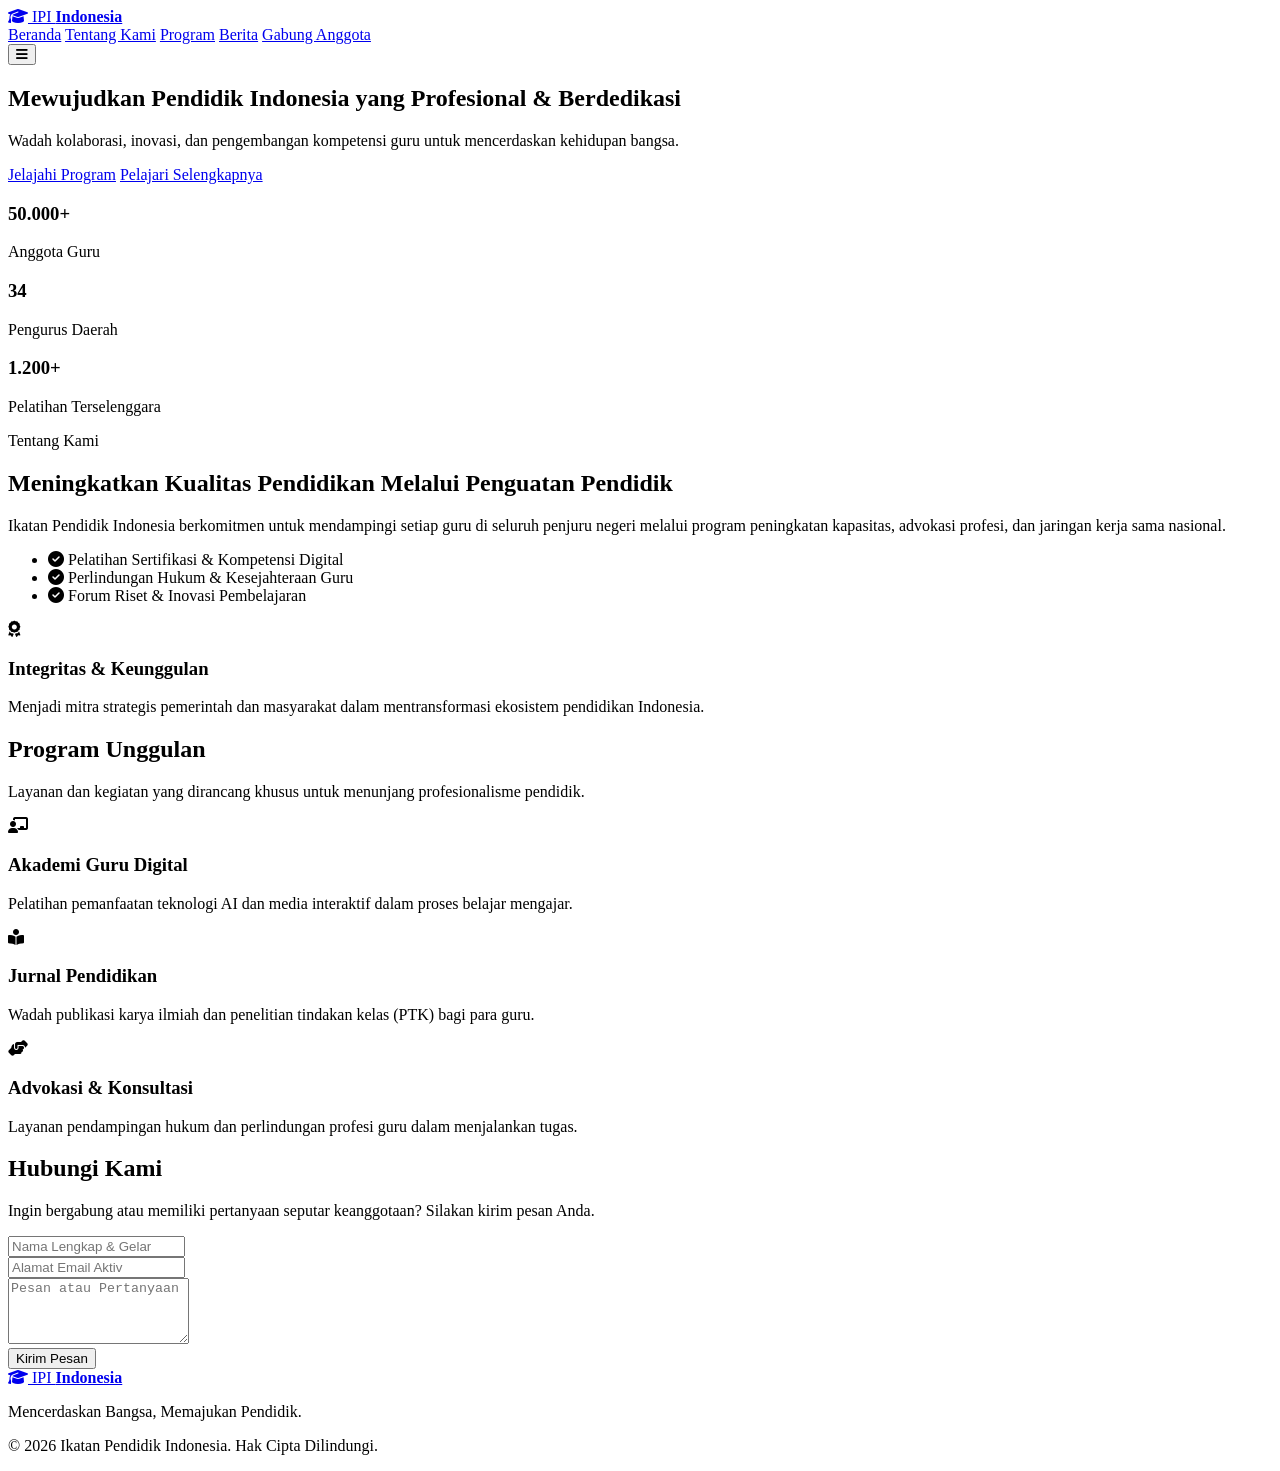
==== index.html @ aae6fe5c "Create index.html Webseite PGRI Ranting 01 Tambakboyo" ====
<!DOCTYPE html>
<html lang="id">
<head>
    <meta charset="UTF-8">
    <meta name="viewport" content="width=device-width, initial-scale=1.0">
    <title>Ikatan Pendidik Indonesia (IPI)</title>
    <link rel="stylesheet" href="style.css">
    <!-- Google Fonts & Font Awesome Icons -->
    <link href="https://fonts.googleapis.com/css2?family=Inter:wght@300;400;600;700&display=swap" rel="stylesheet">
    <link rel="stylesheet" href="https://cdnjs.cloudflare.com/ajax/libs/font-awesome/6.4.0/css/all.min.css">
</head>
<body>

    <!-- Header & Navigation -->
    <header class="navbar">
        <div class="container nav-container">
            <a href="#" class="logo">
                <i class="fa-solid fa-graduation-cap"></i>
                <span>IPI <strong>Indonesia</strong></span>
            </a>
            <nav class="nav-links" id="navLinks">
                <a href="#beranda" class="active">Beranda</a>
                <a href="#tentang">Tentang Kami</a>
                <a href="#program">Program</a>
                <a href="#berita">Berita</a>
                <a href="#kontak" class="btn-primary">Gabung Anggota</a>
            </nav>
            <button class="hamburger" id="hamburger" aria-label="Toggle Menu">
                <i class="fa-solid fa-bars"></i>
            </button>
        </div>
    </header>

    <!-- Hero Section -->
    <section id="beranda" class="hero">
        <div class="container hero-content">
            <h1>Mewujudkan Pendidik Indonesia yang Profesional & Berdedikasi</h1>
            <p>Wadah kolaborasi, inovasi, dan pengembangan kompetensi guru untuk mencerdaskan kehidupan bangsa.</p>
            <div class="hero-buttons">
                <a href="#program" class="btn-primary">Jelajahi Program</a>
                <a href="#tentang" class="btn-secondary">Pelajari Selengkapnya</a>
            </div>
        </div>
    </section>

    <!-- Stats Banner -->
    <section class="stats">
        <div class="container stats-grid">
            <div class="stat-card">
                <h3>50.000+</h3>
                <p>Anggota Guru</p>
            </div>
            <div class="stat-card">
                <h3>34</h3>
                <p>Pengurus Daerah</p>
            </div>
            <div class="stat-card">
                <h3>1.200+</h3>
                <p>Pelatihan Terselenggara</p>
            </div>
        </div>
    </section>

    <!-- Tentang Kami -->
    <section id="tentang" class="section">
        <div class="container grid-2">
            <div class="about-text">
                <span class="badge">Tentang Kami</span>
                <h2>Meningkatkan Kualitas Pendidikan Melalui Penguatan Pendidik</h2>
                <p>Ikatan Pendidik Indonesia berkomitmen untuk mendampingi setiap guru di seluruh penjuru negeri melalui program peningkatan kapasitas, advokasi profesi, dan jaringan kerja sama nasional.</p>
                <ul class="check-list">
                    <li><i class="fa-solid fa-circle-check"></i> Pelatihan Sertifikasi & Kompetensi Digital</li>
                    <li><i class="fa-solid fa-circle-check"></i> Perlindungan Hukum & Kesejahteraan Guru</li>
                    <li><i class="fa-solid fa-circle-check"></i> Forum Riset & Inovasi Pembelajaran</li>
                </ul>
            </div>
            <div class="about-card">
                <i class="fa-solid fa-award card-icon"></i>
                <h3>Integritas & Keunggulan</h3>
                <p>Menjadi mitra strategis pemerintah dan masyarakat dalam mentransformasi ekosistem pendidikan Indonesia.</p>
            </div>
        </div>
    </section>

    <!-- Program Unggulan -->
    <section id="program" class="section bg-light">
        <div class="container">
            <div class="section-title">
                <h2>Program Unggulan</h2>
                <p>Layanan dan kegiatan yang dirancang khusus untuk menunjang profesionalisme pendidik.</p>
            </div>
            <div class="cards-grid">
                <div class="card">
                    <div class="card-icon-box"><i class="fa-solid fa-chalkboard-user"></i></div>
                    <h3>Akademi Guru Digital</h3>
                    <p>Pelatihan pemanfaatan teknologi AI dan media interaktif dalam proses belajar mengajar.</p>
                </div>
                <div class="card">
                    <div class="card-icon-box"><i class="fa-solid fa-book-open-reader"></i></div>
                    <h3>Jurnal Pendidikan</h3>
                    <p>Wadah publikasi karya ilmiah dan penelitian tindakan kelas (PTK) bagi para guru.</p>
                </div>
                <div class="card">
                    <div class="card-icon-box"><i class="fa-solid fa-handshake-angle"></i></div>
                    <h3>Advokasi & Konsultasi</h3>
                    <p>Layanan pendampingan hukum dan perlindungan profesi guru dalam menjalankan tugas.</p>
                </div>
            </div>
        </div>
    </section>

    <!-- Form Kontak / pendaftaran -->
    <section id="kontak" class="section">
        <div class="container contact-container">
            <div class="section-title">
                <h2>Hubungi Kami</h2>
                <p>Ingin bergabung atau memiliki pertanyaan seputar keanggotaan? Silakan kirim pesan Anda.</p>
            </div>
            <form id="contactForm" class="contact-form">
                <div class="form-group">
                    <input type="text" id="nama" placeholder="Nama Lengkap & Gelar" required>
                </div>
                <div class="form-group">
                    <input type="email" id="email" placeholder="Alamat Email Aktiv" required>
                </div>
                <div class="form-group">
                    <textarea id="pesan" rows="4" placeholder="Pesan atau Pertanyaan" required></textarea>
                </div>
                <button type="submit" class="btn-primary btn-full">Kirim Pesan</button>
                <div id="formStatus" class="form-status"></div>
            </form>
        </div>
    </section>

    <!-- Footer -->
    <footer class="footer">
        <div class="container footer-content">
            <div class="footer-brand">
                <a href="#" class="logo white">
                    <i class="fa-solid fa-graduation-cap"></i>
                    <span>IPI <strong>Indonesia</strong></span>
                </a>
                <p>Mencerdaskan Bangsa, Memajukan Pendidik.</p>
            </div>
            <div class="footer-links">
                <p>&copy; 2026 Ikatan Pendidik Indonesia. Hak Cipta Dilindungi.</p>
            </div>
        </div>
    </footer>

    <script src="script.js"></script>
</body>
</html>
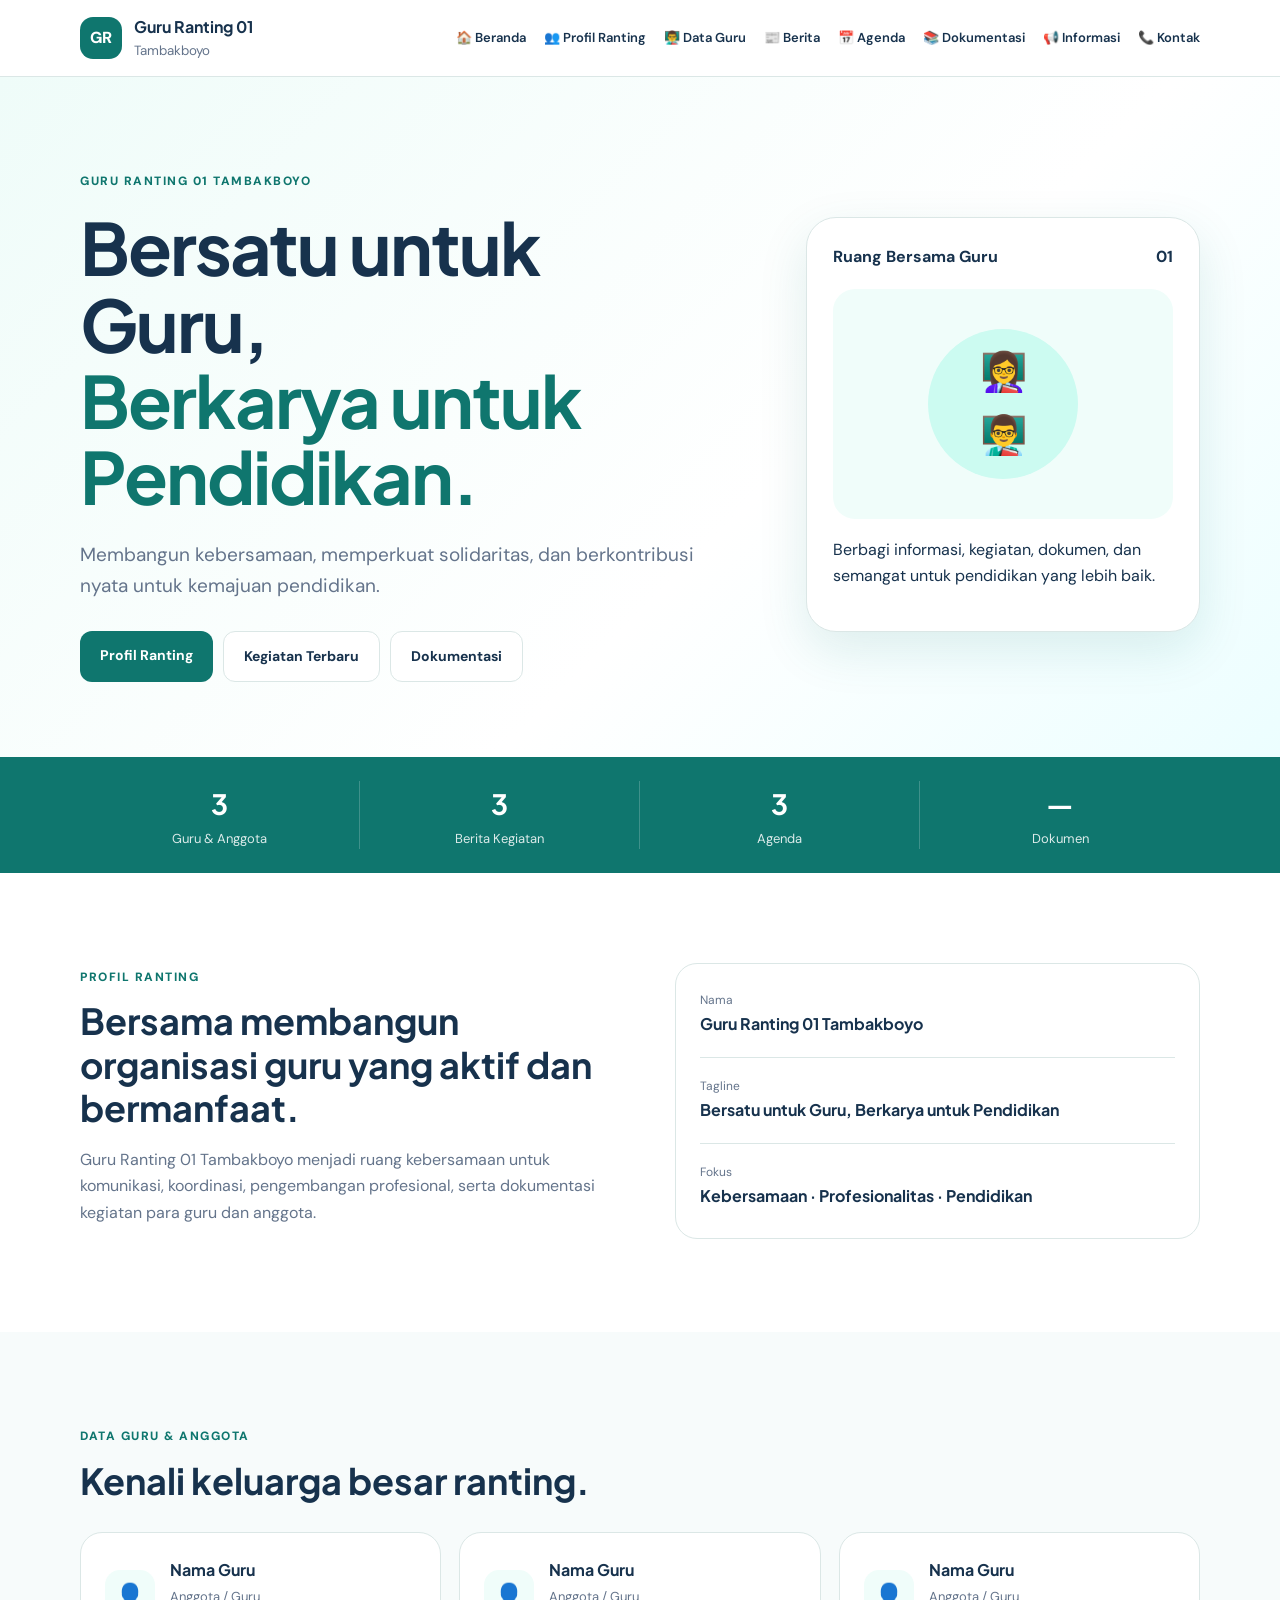
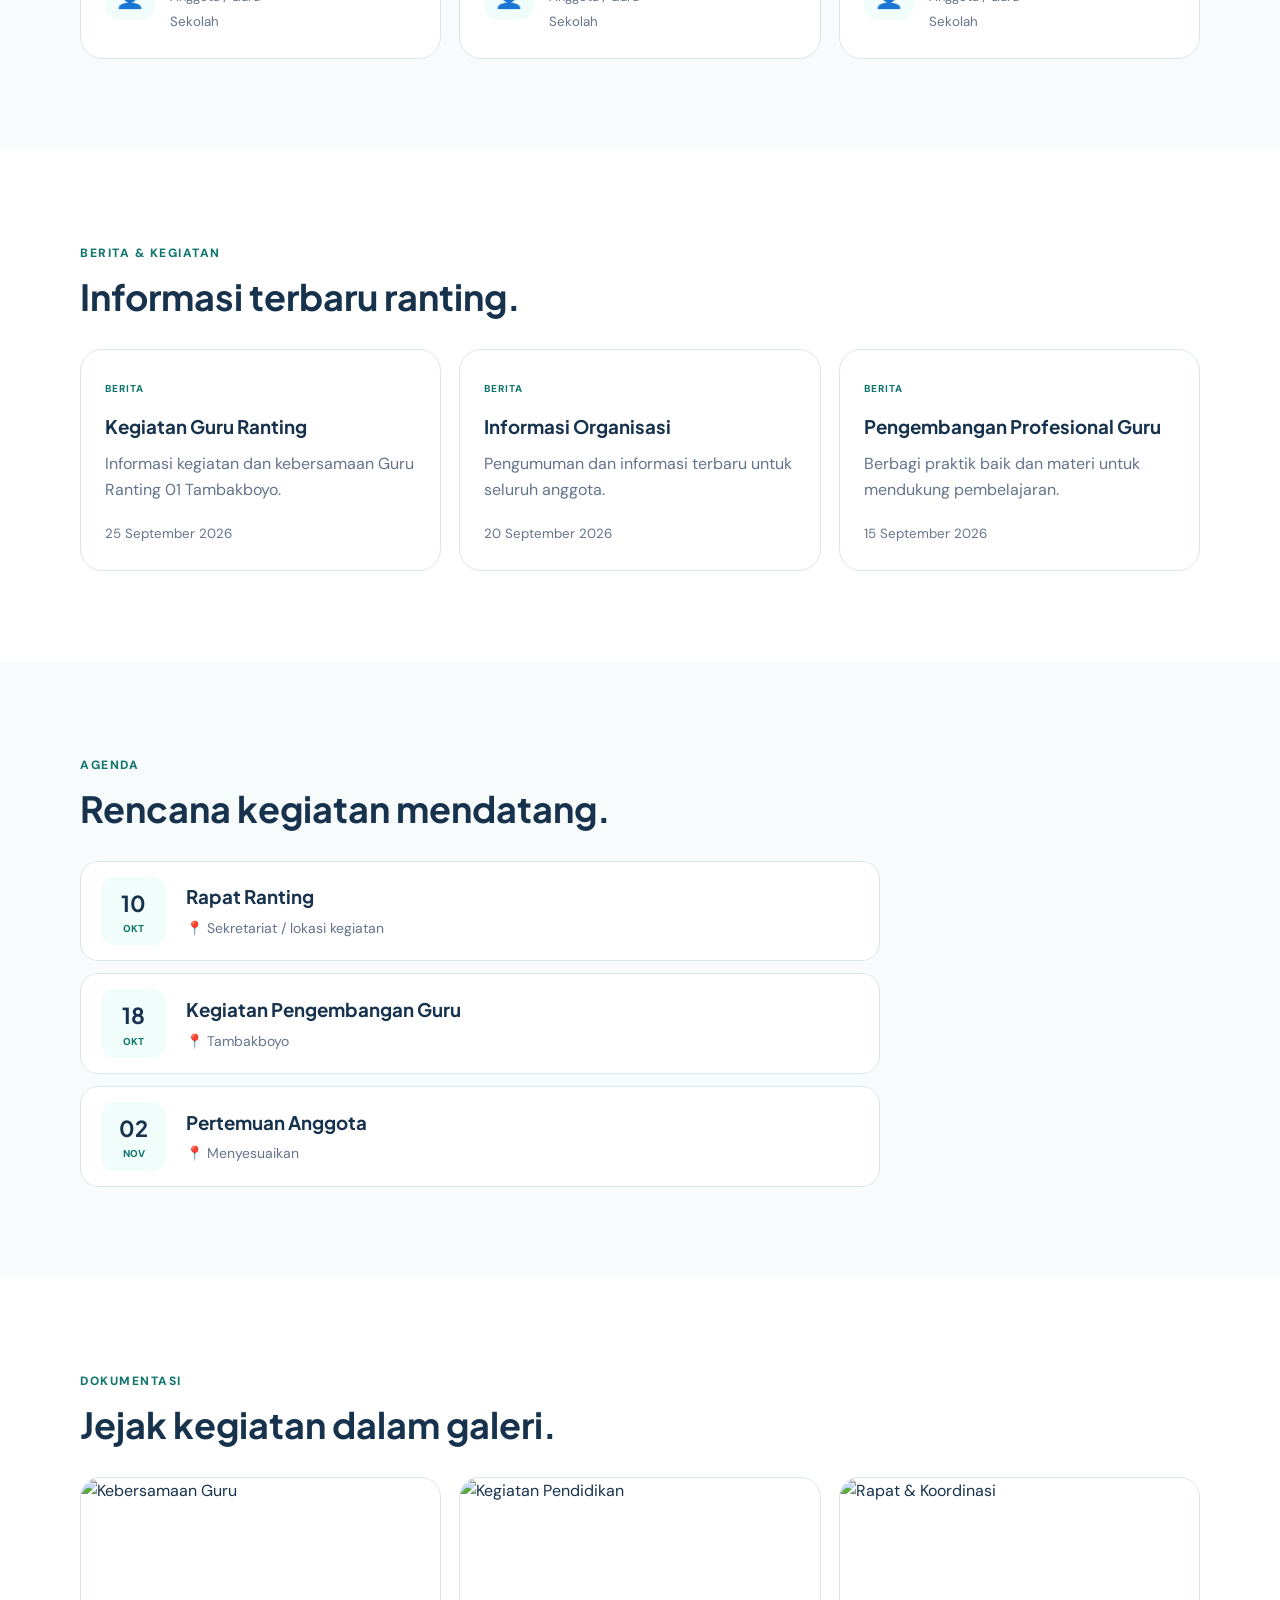
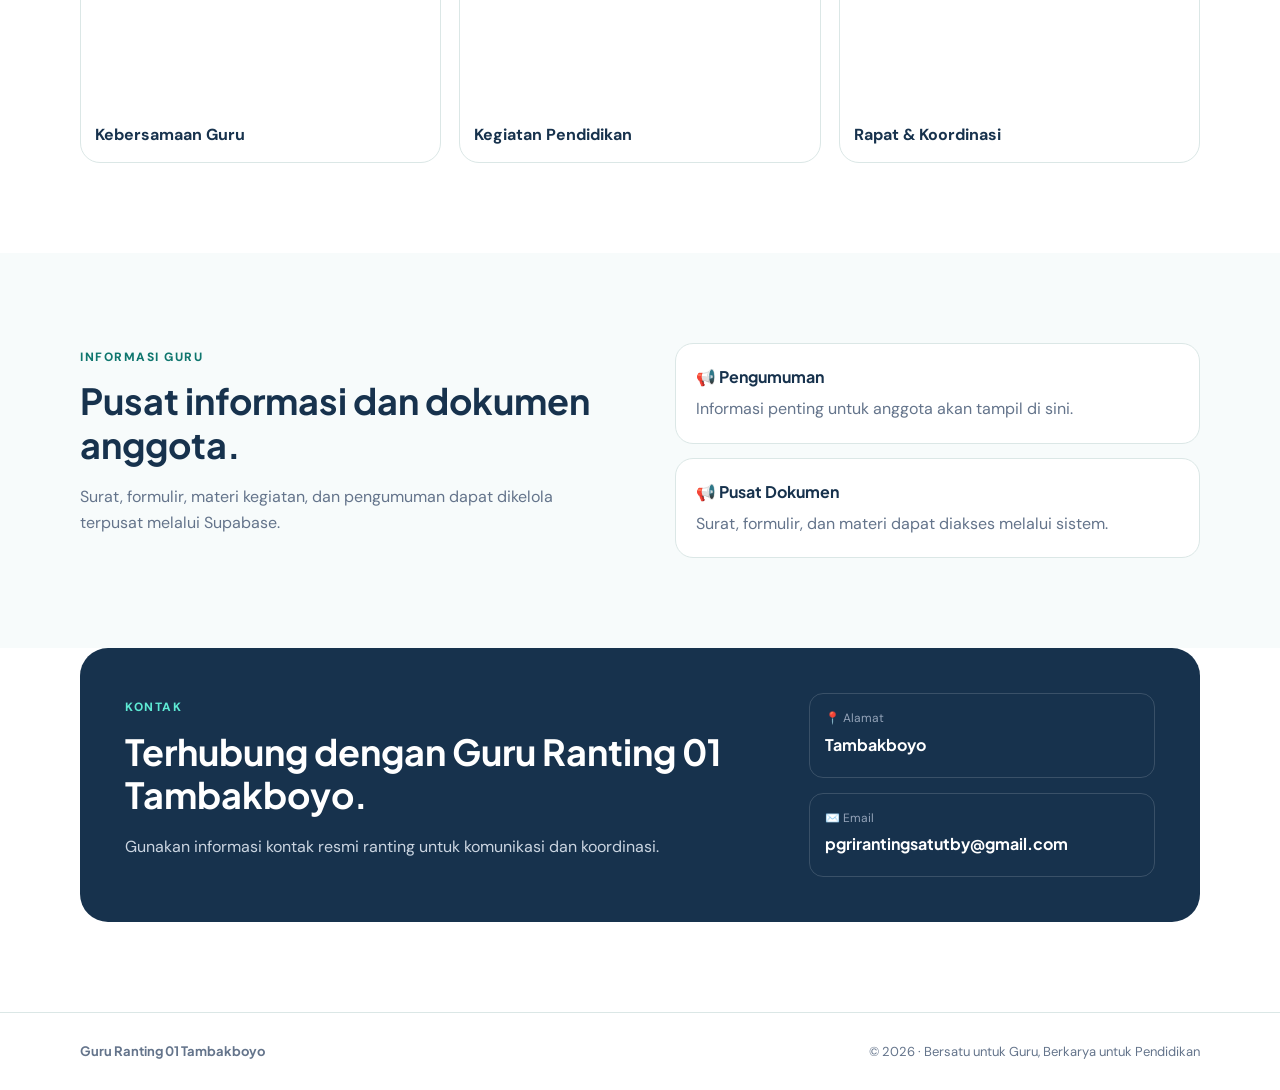
==== commit abb5628b: "Build Guru Ranting 01 Tambakboyo website" ====
--- a/index.html
+++ b/index.html
@@ -1,153 +1,13 @@
-<!DOCTYPE html>
-<html lang="id">
-<head>
-    <meta charset="UTF-8">
-    <meta name="viewport" content="width=device-width, initial-scale=1.0">
-    <title>Ikatan Pendidik Indonesia (IPI)</title>
-    <link rel="stylesheet" href="style.css">
-    <!-- Google Fonts & Font Awesome Icons -->
-    <link href="https://fonts.googleapis.com/css2?family=Inter:wght@300;400;600;700&display=swap" rel="stylesheet">
-    <link rel="stylesheet" href="https://cdnjs.cloudflare.com/ajax/libs/font-awesome/6.4.0/css/all.min.css">
-</head>
-<body>
-
-    <!-- Header & Navigation -->
-    <header class="navbar">
-        <div class="container nav-container">
-            <a href="#" class="logo">
-                <i class="fa-solid fa-graduation-cap"></i>
-                <span>IPI <strong>Indonesia</strong></span>
-            </a>
-            <nav class="nav-links" id="navLinks">
-                <a href="#beranda" class="active">Beranda</a>
-                <a href="#tentang">Tentang Kami</a>
-                <a href="#program">Program</a>
-                <a href="#berita">Berita</a>
-                <a href="#kontak" class="btn-primary">Gabung Anggota</a>
-            </nav>
-            <button class="hamburger" id="hamburger" aria-label="Toggle Menu">
-                <i class="fa-solid fa-bars"></i>
-            </button>
-        </div>
-    </header>
-
-    <!-- Hero Section -->
-    <section id="beranda" class="hero">
-        <div class="container hero-content">
-            <h1>Mewujudkan Pendidik Indonesia yang Profesional & Berdedikasi</h1>
-            <p>Wadah kolaborasi, inovasi, dan pengembangan kompetensi guru untuk mencerdaskan kehidupan bangsa.</p>
-            <div class="hero-buttons">
-                <a href="#program" class="btn-primary">Jelajahi Program</a>
-                <a href="#tentang" class="btn-secondary">Pelajari Selengkapnya</a>
-            </div>
-        </div>
-    </section>
-
-    <!-- Stats Banner -->
-    <section class="stats">
-        <div class="container stats-grid">
-            <div class="stat-card">
-                <h3>50.000+</h3>
-                <p>Anggota Guru</p>
-            </div>
-            <div class="stat-card">
-                <h3>34</h3>
-                <p>Pengurus Daerah</p>
-            </div>
-            <div class="stat-card">
-                <h3>1.200+</h3>
-                <p>Pelatihan Terselenggara</p>
-            </div>
-        </div>
-    </section>
-
-    <!-- Tentang Kami -->
-    <section id="tentang" class="section">
-        <div class="container grid-2">
-            <div class="about-text">
-                <span class="badge">Tentang Kami</span>
-                <h2>Meningkatkan Kualitas Pendidikan Melalui Penguatan Pendidik</h2>
-                <p>Ikatan Pendidik Indonesia berkomitmen untuk mendampingi setiap guru di seluruh penjuru negeri melalui program peningkatan kapasitas, advokasi profesi, dan jaringan kerja sama nasional.</p>
-                <ul class="check-list">
-                    <li><i class="fa-solid fa-circle-check"></i> Pelatihan Sertifikasi & Kompetensi Digital</li>
-                    <li><i class="fa-solid fa-circle-check"></i> Perlindungan Hukum & Kesejahteraan Guru</li>
-                    <li><i class="fa-solid fa-circle-check"></i> Forum Riset & Inovasi Pembelajaran</li>
-                </ul>
-            </div>
-            <div class="about-card">
-                <i class="fa-solid fa-award card-icon"></i>
-                <h3>Integritas & Keunggulan</h3>
-                <p>Menjadi mitra strategis pemerintah dan masyarakat dalam mentransformasi ekosistem pendidikan Indonesia.</p>
-            </div>
-        </div>
-    </section>
-
-    <!-- Program Unggulan -->
-    <section id="program" class="section bg-light">
-        <div class="container">
-            <div class="section-title">
-                <h2>Program Unggulan</h2>
-                <p>Layanan dan kegiatan yang dirancang khusus untuk menunjang profesionalisme pendidik.</p>
-            </div>
-            <div class="cards-grid">
-                <div class="card">
-                    <div class="card-icon-box"><i class="fa-solid fa-chalkboard-user"></i></div>
-                    <h3>Akademi Guru Digital</h3>
-                    <p>Pelatihan pemanfaatan teknologi AI dan media interaktif dalam proses belajar mengajar.</p>
-                </div>
-                <div class="card">
-                    <div class="card-icon-box"><i class="fa-solid fa-book-open-reader"></i></div>
-                    <h3>Jurnal Pendidikan</h3>
-                    <p>Wadah publikasi karya ilmiah dan penelitian tindakan kelas (PTK) bagi para guru.</p>
-                </div>
-                <div class="card">
-                    <div class="card-icon-box"><i class="fa-solid fa-handshake-angle"></i></div>
-                    <h3>Advokasi & Konsultasi</h3>
-                    <p>Layanan pendampingan hukum dan perlindungan profesi guru dalam menjalankan tugas.</p>
-                </div>
-            </div>
-        </div>
-    </section>
-
-    <!-- Form Kontak / pendaftaran -->
-    <section id="kontak" class="section">
-        <div class="container contact-container">
-            <div class="section-title">
-                <h2>Hubungi Kami</h2>
-                <p>Ingin bergabung atau memiliki pertanyaan seputar keanggotaan? Silakan kirim pesan Anda.</p>
-            </div>
-            <form id="contactForm" class="contact-form">
-                <div class="form-group">
-                    <input type="text" id="nama" placeholder="Nama Lengkap & Gelar" required>
-                </div>
-                <div class="form-group">
-                    <input type="email" id="email" placeholder="Alamat Email Aktiv" required>
-                </div>
-                <div class="form-group">
-                    <textarea id="pesan" rows="4" placeholder="Pesan atau Pertanyaan" required></textarea>
-                </div>
-                <button type="submit" class="btn-primary btn-full">Kirim Pesan</button>
-                <div id="formStatus" class="form-status"></div>
-            </form>
-        </div>
-    </section>
-
-    <!-- Footer -->
-    <footer class="footer">
-        <div class="container footer-content">
-            <div class="footer-brand">
-                <a href="#" class="logo white">
-                    <i class="fa-solid fa-graduation-cap"></i>
-                    <span>IPI <strong>Indonesia</strong></span>
-                </a>
-                <p>Mencerdaskan Bangsa, Memajukan Pendidik.</p>
-            </div>
-            <div class="footer-links">
-                <p>&copy; 2026 Ikatan Pendidik Indonesia. Hak Cipta Dilindungi.</p>
-            </div>
-        </div>
-    </footer>
-
-    <script src="script.js"></script>
-</body>
-</html>
+<!doctype html>
+<html lang="id"><head><meta charset="UTF-8"><meta name="viewport" content="width=device-width,initial-scale=1"><meta name="description" content="Guru Ranting 01 Tambakboyo — Bersatu untuk Guru, Berkarya untuk Pendidikan"><title>Guru Ranting 01 Tambakboyo</title><link rel="preconnect" href="https://fonts.googleapis.com"><link rel="preconnect" href="https://fonts.gstatic.com" crossorigin><link href="https://fonts.googleapis.com/css2?family=DM+Sans:wght@400;500;600;700&family=Plus+Jakarta+Sans:wght@600;700;800&display=swap" rel="stylesheet"><link rel="stylesheet" href="styles.css"></head>
+<body><header class="site-header"><div class="container nav-wrap"><a class="brand" href="#beranda"><span class="brand-mark">GR</span><span><strong>Guru Ranting 01</strong><small>Tambakboyo</small></span></a><button class="menu-toggle">☰</button><nav id="main-nav"><a href="#beranda">🏠 Beranda</a><a href="#profil">👥 Profil Ranting</a><a href="#guru">👨‍🏫 Data Guru</a><a href="#berita">📰 Berita</a><a href="#agenda">📅 Agenda</a><a href="#dokumentasi">📚 Dokumentasi</a><a href="#informasi">📢 Informasi</a><a href="#kontak">📞 Kontak</a></nav></div></header>
+<main><section id="beranda" class="hero"><div class="container hero-grid"><div><span class="eyebrow">GURU RANTING 01 TAMBAKBOYO</span><h1>Bersatu untuk Guru,<br><span>Berkarya untuk Pendidikan.</span></h1><p class="hero-copy">Membangun kebersamaan, memperkuat solidaritas, dan berkontribusi nyata untuk kemajuan pendidikan.</p><div class="actions"><a class="btn btn-primary" href="#profil">Profil Ranting</a><a class="btn btn-light" href="#berita">Kegiatan Terbaru</a><a class="btn btn-light" href="#dokumentasi">Dokumentasi</a></div></div><div class="hero-card"><div class="hero-card-top"><span>Ruang Bersama Guru</span><span>01</span></div><div class="hero-illustration"><div class="circle">👩‍🏫<br>👨‍🏫</div></div><p>Berbagi informasi, kegiatan, dokumen, dan semangat untuk pendidikan yang lebih baik.</p></div></div></section>
+<section class="stats"><div class="container stat-grid"><div><strong id="stat-guru">0</strong><span>Guru & Anggota</span></div><div><strong id="stat-berita">0</strong><span>Berita Kegiatan</span></div><div><strong id="stat-agenda">0</strong><span>Agenda</span></div><div><strong id="stat-dokumen">—</strong><span>Dokumen</span></div></div></section>
+<section id="profil" class="section"><div class="container two-col"><div><span class="eyebrow">PROFIL RANTING</span><h2>Bersama membangun organisasi guru yang aktif dan bermanfaat.</h2><p>Guru Ranting 01 Tambakboyo menjadi ruang kebersamaan untuk komunikasi, koordinasi, pengembangan profesional, serta dokumentasi kegiatan para guru dan anggota.</p></div><div class="info-panel"><div><span>Nama</span><strong>Guru Ranting 01 Tambakboyo</strong></div><div><span>Tagline</span><strong>Bersatu untuk Guru, Berkarya untuk Pendidikan</strong></div><div><span>Fokus</span><strong>Kebersamaan · Profesionalitas · Pendidikan</strong></div></div></div></section>
+<section id="guru" class="section section-soft"><div class="container"><div class="section-head"><span class="eyebrow">DATA GURU & ANGGOTA</span><h2>Kenali keluarga besar ranting.</h2></div><div id="guru-list" class="people-grid"></div></div></section>
+<section id="berita" class="section"><div class="container"><div class="section-head"><span class="eyebrow">BERITA & KEGIATAN</span><h2>Informasi terbaru ranting.</h2></div><div id="berita-list" class="card-grid"></div></div></section>
+<section id="agenda" class="section section-soft"><div class="container"><div class="section-head"><span class="eyebrow">AGENDA</span><h2>Rencana kegiatan mendatang.</h2></div><div id="agenda-list" class="agenda-list"></div></div></section>
+<section id="dokumentasi" class="section"><div class="container"><div class="section-head"><span class="eyebrow">DOKUMENTASI</span><h2>Jejak kegiatan dalam galeri.</h2></div><div id="galeri-list" class="gallery-grid"></div></div></section>
+<section id="informasi" class="section section-soft"><div class="container two-col"><div><span class="eyebrow">INFORMASI GURU</span><h2>Pusat informasi dan dokumen anggota.</h2><p>Surat, formulir, materi kegiatan, dan pengumuman dapat dikelola terpusat melalui Supabase.</p></div><div id="info-list" class="notice-list"></div></div></section>
+<section id="kontak" class="section contact"><div class="container contact-box"><div><span class="eyebrow">KONTAK</span><h2>Terhubung dengan Guru Ranting 01 Tambakboyo.</h2><p>Gunakan informasi kontak resmi ranting untuk komunikasi dan koordinasi.</p></div><div class="contact-items"><div><span>📍 Alamat</span><strong>Tambakboyo</strong></div><div><span>✉️ Email</span><strong>pgrirantingsatutby@gmail.com</strong></div></div></div></section></main>
+<footer><div class="container footer-wrap"><strong>Guru Ranting 01 Tambakboyo</strong><span>© <span id="year"></span> · Bersatu untuk Guru, Berkarya untuk Pendidikan</span></div></footer><script src="https://cdn.jsdelivr.net/npm/@supabase/supabase-js@2"></script><script src="config.js"></script><script src="app.js"></script></body></html>
--- a/styles.css
+++ b/styles.css
@@ -0,0 +1 @@
+:root{--primary:#0f766e;--ink:#17324d;--muted:#64748b;--soft:#f0fdfa;--line:#dbe7e6;--shadow:0 18px 50px rgba(15,118,110,.12);--radius:22px}*{box-sizing:border-box}html{scroll-behavior:smooth}body{margin:0;font-family:"DM Sans",sans-serif;color:var(--ink);line-height:1.65}h1,h2,h3,strong{font-family:"Plus Jakarta Sans",sans-serif}h1,h2,h3,p{margin-top:0}.container{width:min(1120px,calc(100% - 40px));margin:auto}.site-header{position:sticky;top:0;z-index:20;background:rgba(255,255,255,.94);backdrop-filter:blur(12px);border-bottom:1px solid var(--line)}.nav-wrap{height:76px;display:flex;align-items:center;justify-content:space-between}.brand{display:flex;gap:12px;align-items:center;text-decoration:none;color:var(--ink)}.brand-mark{width:42px;height:42px;border-radius:13px;background:var(--primary);color:#fff;display:grid;place-items:center;font-weight:800}.brand strong,.brand small{display:block}.brand small{color:var(--muted)}nav{display:flex;gap:18px}nav a{color:var(--ink);text-decoration:none;font-size:13px;font-weight:600}.menu-toggle{display:none;border:0;background:none;font-size:25px}.hero{padding:90px 0 75px;background:linear-gradient(135deg,#effcf9,#fff 60%,#ecfeff)}.hero-grid{display:grid;grid-template-columns:1.25fr .75fr;gap:70px;align-items:center}.eyebrow{font-size:12px;font-weight:800;letter-spacing:1.5px;color:var(--primary)}h1{font-size:clamp(40px,6vw,72px);line-height:1.06;letter-spacing:-2px;margin:16px 0 24px}h1 span{color:var(--primary)}.hero-copy{font-size:19px;color:var(--muted);max-width:650px}.actions{display:flex;gap:10px;flex-wrap:wrap;margin-top:30px}.btn{padding:13px 20px;border-radius:12px;text-decoration:none;font-weight:700;font-size:14px}.btn-primary{background:var(--primary);color:white}.btn-light{background:#fff;color:var(--ink);border:1px solid var(--line)}.hero-card{background:#fff;border:1px solid var(--line);padding:26px;border-radius:30px;box-shadow:var(--shadow)}.hero-card-top{display:flex;justify-content:space-between;font-weight:700}.hero-illustration{height:230px;margin:18px 0;display:grid;place-items:center;background:var(--soft);border-radius:22px}.circle{width:150px;height:150px;border-radius:50%;background:#ccfbf1;display:grid;place-items:center;text-align:center;font-size:38px}.stats{background:var(--primary);color:white}.stat-grid{display:grid;grid-template-columns:repeat(4,1fr);padding:24px 0}.stat-grid div{text-align:center;border-right:1px solid rgba(255,255,255,.2)}.stat-grid div:last-child{border:0}.stat-grid strong,.stat-grid span{display:block}.stat-grid strong{font-size:28px}.stat-grid span{font-size:13px;opacity:.85}.section{padding:90px 0}.section-soft{background:#f7fbfb}.two-col{display:grid;grid-template-columns:1fr 1fr;gap:70px;align-items:start}.section h2{font-size:36px;line-height:1.2;margin:10px 0 18px}.section p{color:var(--muted)}.info-panel{border:1px solid var(--line);border-radius:var(--radius);padding:8px 24px;background:#fff}.info-panel div{padding:19px 0;border-bottom:1px solid var(--line)}.info-panel div:last-child{border:0}.info-panel span{display:block;color:var(--muted);font-size:12px}.section-head{margin-bottom:30px}.card-grid,.people-grid{display:grid;grid-template-columns:repeat(3,1fr);gap:18px}.card,.person{background:#fff;border:1px solid var(--line);border-radius:var(--radius);padding:24px}.card h3{margin:12px 0 8px}.card small,.person small{color:var(--muted)}.tag{font-size:10px;font-weight:800;color:var(--primary);letter-spacing:1px}.person{display:flex;gap:15px;align-items:center}.person h3{margin:0 0 3px;font-size:16px}.person p{margin:0;font-size:13px}.avatar{width:50px;height:50px;border-radius:15px;background:var(--soft);display:grid;place-items:center;font-size:24px;flex:none}.agenda-list{display:grid;gap:12px;max-width:800px}.agenda{display:flex;gap:20px;align-items:center;background:#fff;border:1px solid var(--line);border-radius:18px;padding:15px 20px}.agenda h3{margin:0 0 4px}.agenda p{margin:0;font-size:14px}.date{width:65px;text-align:center;background:var(--soft);border-radius:14px;padding:8px}.date strong,.date span{display:block}.date strong{font-size:22px}.date span{font-size:10px;font-weight:800;color:var(--primary)}.gallery-grid{display:grid;grid-template-columns:repeat(3,1fr);gap:18px}.gallery-grid figure{margin:0;overflow:hidden;border-radius:20px;background:#fff;border:1px solid var(--line)}.gallery-grid img{width:100%;height:230px;display:block;object-fit:cover}.gallery-grid figcaption{padding:14px;font-weight:700}.notice-list{display:grid;gap:14px}.notice-list article{background:#fff;border:1px solid var(--line);border-radius:18px;padding:20px}.notice-list p{margin:5px 0 0}.contact{padding-top:0}.contact-box{background:var(--ink);color:#fff;border-radius:28px;padding:45px;display:grid;grid-template-columns:1.3fr .7fr;gap:40px}.contact-box .eyebrow{color:#5eead4}.contact-box p{color:#cbd5e1}.contact-items{display:grid;gap:15px}.contact-items div{padding:15px;border:1px solid rgba(255,255,255,.15);border-radius:14px}.contact-items span,.contact-items strong{display:block}.contact-items span{font-size:12px;color:#94a3b8}.contact-items strong{margin-top:3px}footer{padding:28px 0;border-top:1px solid var(--line)}.footer-wrap{display:flex;justify-content:space-between;gap:15px;color:var(--muted);font-size:13px}@media(max-width:900px){nav{display:none;position:absolute;top:76px;left:0;right:0;background:#fff;padding:15px 20px;flex-direction:column;border-bottom:1px solid var(--line)}nav.open{display:flex}.menu-toggle{display:block}.hero-grid,.two-col,.contact-box{grid-template-columns:1fr}.hero{padding-top:60px}.stat-grid{grid-template-columns:repeat(2,1fr);gap:15px}.stat-grid div:nth-child(2){border:0}.card-grid,.people-grid,.gallery-grid{grid-template-columns:1fr 1fr}}@media(max-width:600px){.container{width:min(100% - 28px,1120px)}.section{padding:65px 0}.card-grid,.people-grid,.gallery-grid{grid-template-columns:1fr}.contact-box{padding:28px}.footer-wrap{flex-direction:column}h1{letter-spacing:-1px}}
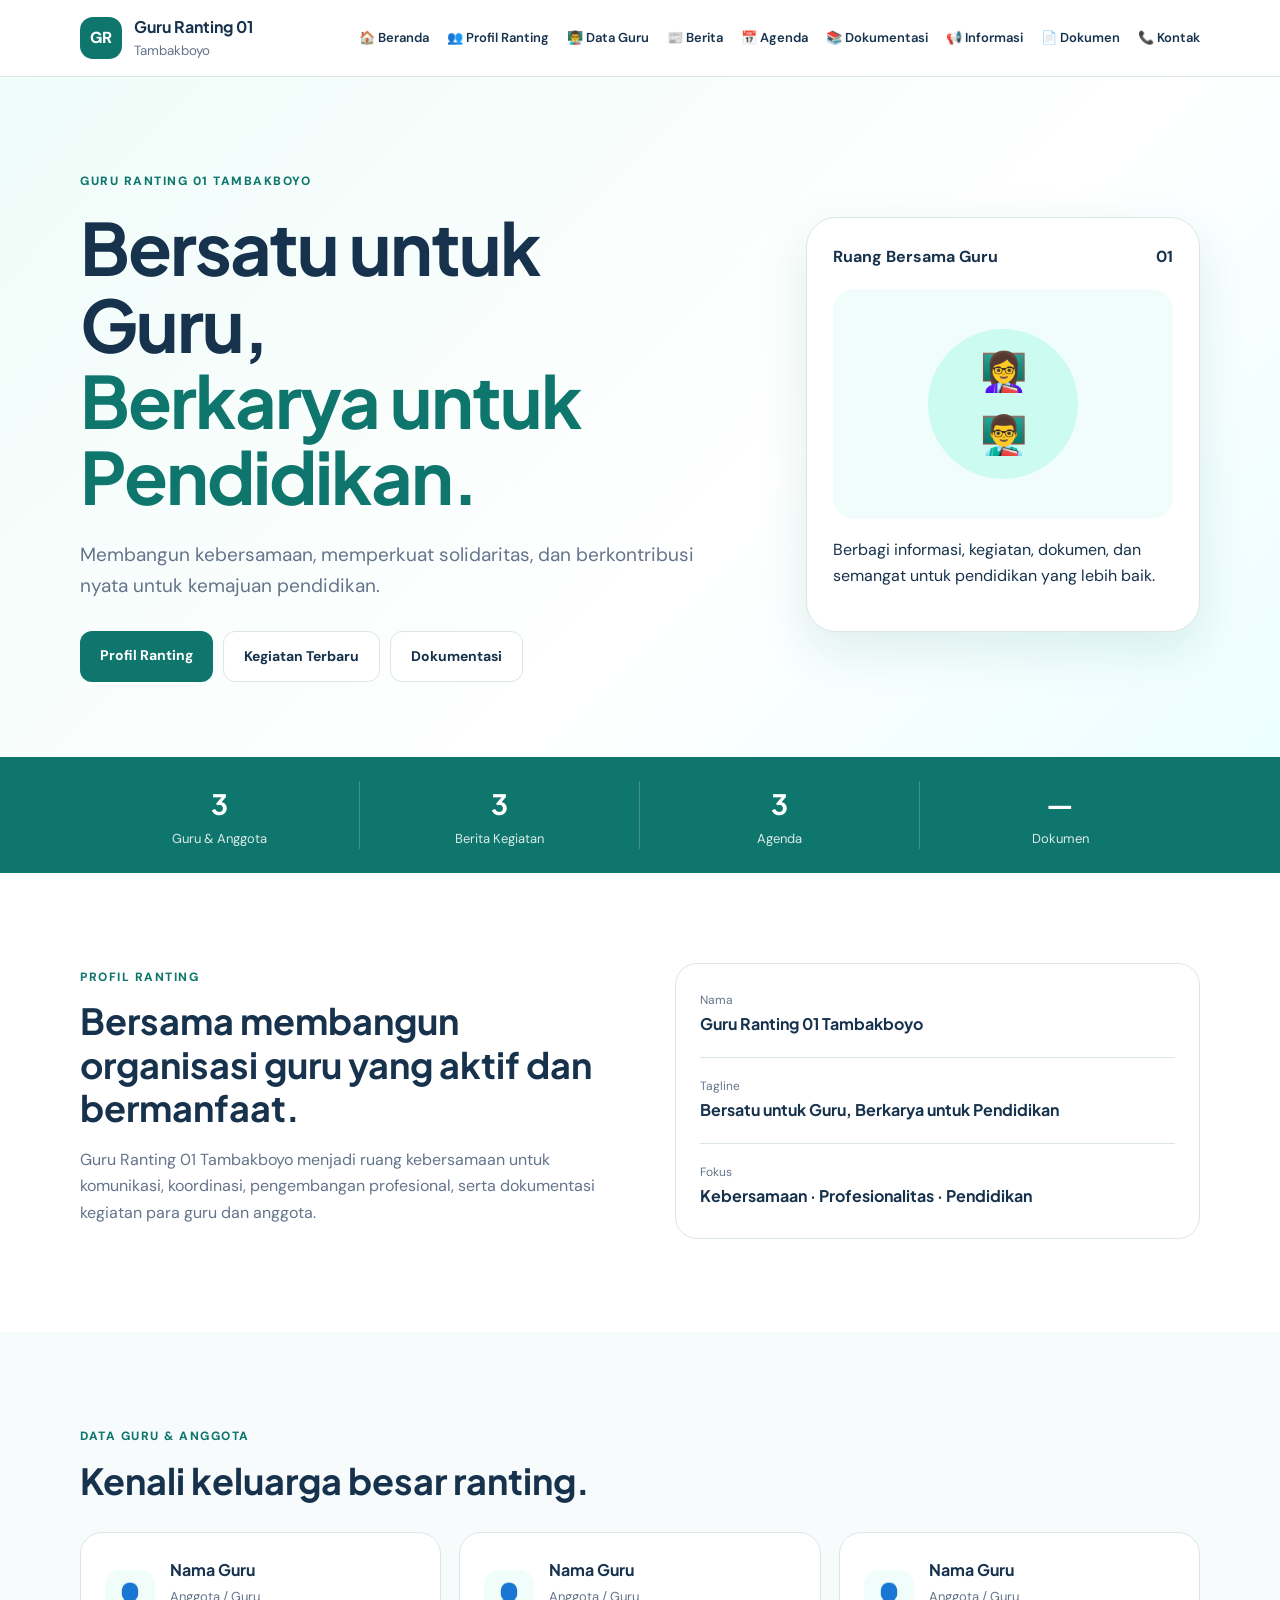
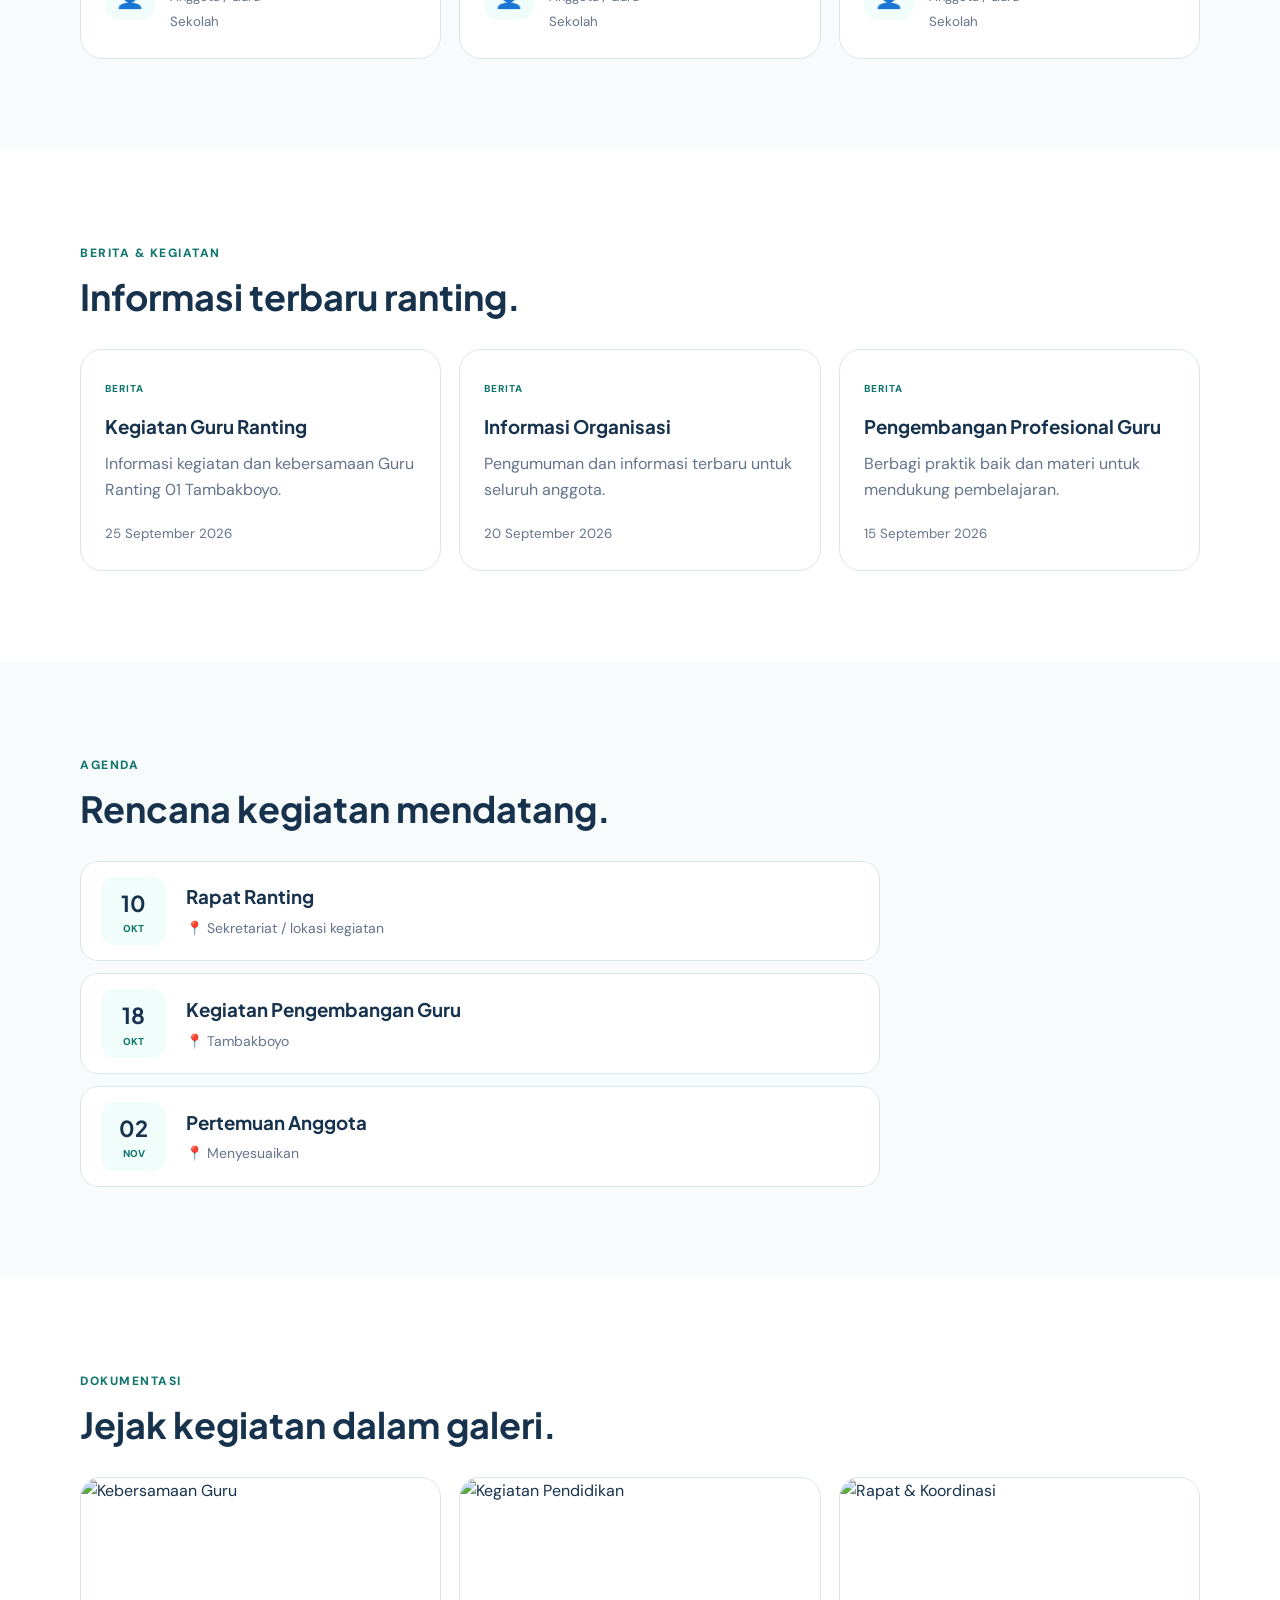
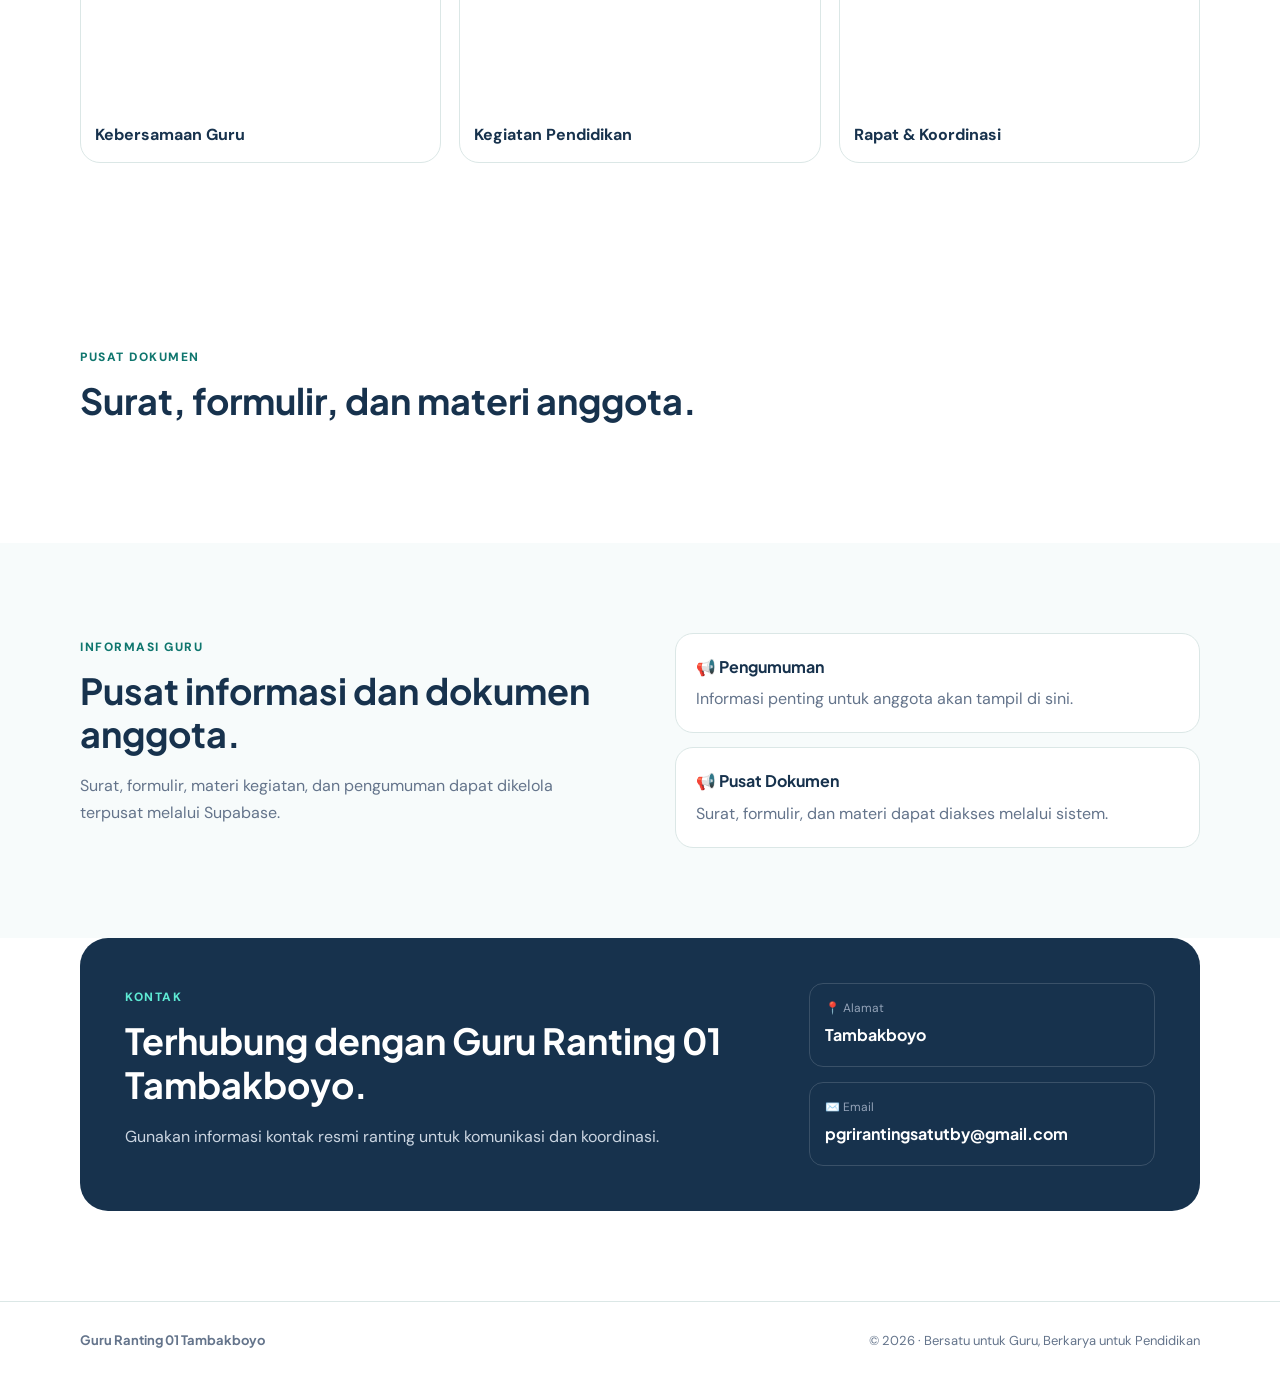
==== commit 488700a8: "Add public document center" ====
--- a/index.html
+++ b/index.html
@@ -1,6 +1,6 @@
 <!doctype html>
 <html lang="id"><head><meta charset="UTF-8"><meta name="viewport" content="width=device-width,initial-scale=1"><meta name="description" content="Guru Ranting 01 Tambakboyo — Bersatu untuk Guru, Berkarya untuk Pendidikan"><title>Guru Ranting 01 Tambakboyo</title><link rel="preconnect" href="https://fonts.googleapis.com"><link rel="preconnect" href="https://fonts.gstatic.com" crossorigin><link href="https://fonts.googleapis.com/css2?family=DM+Sans:wght@400;500;600;700&family=Plus+Jakarta+Sans:wght@600;700;800&display=swap" rel="stylesheet"><link rel="stylesheet" href="styles.css"></head>
-<body><header class="site-header"><div class="container nav-wrap"><a class="brand" href="#beranda"><span class="brand-mark">GR</span><span><strong>Guru Ranting 01</strong><small>Tambakboyo</small></span></a><button class="menu-toggle">☰</button><nav id="main-nav"><a href="#beranda">🏠 Beranda</a><a href="#profil">👥 Profil Ranting</a><a href="#guru">👨‍🏫 Data Guru</a><a href="#berita">📰 Berita</a><a href="#agenda">📅 Agenda</a><a href="#dokumentasi">📚 Dokumentasi</a><a href="#informasi">📢 Informasi</a><a href="#kontak">📞 Kontak</a></nav></div></header>
+<body><header class="site-header"><div class="container nav-wrap"><a class="brand" href="#beranda"><span class="brand-mark">GR</span><span><strong>Guru Ranting 01</strong><small>Tambakboyo</small></span></a><button class="menu-toggle">☰</button><nav id="main-nav"><a href="#beranda">🏠 Beranda</a><a href="#profil">👥 Profil Ranting</a><a href="#guru">👨‍🏫 Data Guru</a><a href="#berita">📰 Berita</a><a href="#agenda">📅 Agenda</a><a href="#dokumentasi">📚 Dokumentasi</a><a href="#informasi">📢 Informasi</a><a href="#dokumen">📄 Dokumen</a><a href="#kontak">📞 Kontak</a></nav></div></header>
 <main><section id="beranda" class="hero"><div class="container hero-grid"><div><span class="eyebrow">GURU RANTING 01 TAMBAKBOYO</span><h1>Bersatu untuk Guru,<br><span>Berkarya untuk Pendidikan.</span></h1><p class="hero-copy">Membangun kebersamaan, memperkuat solidaritas, dan berkontribusi nyata untuk kemajuan pendidikan.</p><div class="actions"><a class="btn btn-primary" href="#profil">Profil Ranting</a><a class="btn btn-light" href="#berita">Kegiatan Terbaru</a><a class="btn btn-light" href="#dokumentasi">Dokumentasi</a></div></div><div class="hero-card"><div class="hero-card-top"><span>Ruang Bersama Guru</span><span>01</span></div><div class="hero-illustration"><div class="circle">👩‍🏫<br>👨‍🏫</div></div><p>Berbagi informasi, kegiatan, dokumen, dan semangat untuk pendidikan yang lebih baik.</p></div></div></section>
 <section class="stats"><div class="container stat-grid"><div><strong id="stat-guru">0</strong><span>Guru & Anggota</span></div><div><strong id="stat-berita">0</strong><span>Berita Kegiatan</span></div><div><strong id="stat-agenda">0</strong><span>Agenda</span></div><div><strong id="stat-dokumen">—</strong><span>Dokumen</span></div></div></section>
 <section id="profil" class="section"><div class="container two-col"><div><span class="eyebrow">PROFIL RANTING</span><h2>Bersama membangun organisasi guru yang aktif dan bermanfaat.</h2><p>Guru Ranting 01 Tambakboyo menjadi ruang kebersamaan untuk komunikasi, koordinasi, pengembangan profesional, serta dokumentasi kegiatan para guru dan anggota.</p></div><div class="info-panel"><div><span>Nama</span><strong>Guru Ranting 01 Tambakboyo</strong></div><div><span>Tagline</span><strong>Bersatu untuk Guru, Berkarya untuk Pendidikan</strong></div><div><span>Fokus</span><strong>Kebersamaan · Profesionalitas · Pendidikan</strong></div></div></div></section>
@@ -8,6 +8,6 @@
 <section id="berita" class="section"><div class="container"><div class="section-head"><span class="eyebrow">BERITA & KEGIATAN</span><h2>Informasi terbaru ranting.</h2></div><div id="berita-list" class="card-grid"></div></div></section>
 <section id="agenda" class="section section-soft"><div class="container"><div class="section-head"><span class="eyebrow">AGENDA</span><h2>Rencana kegiatan mendatang.</h2></div><div id="agenda-list" class="agenda-list"></div></div></section>
 <section id="dokumentasi" class="section"><div class="container"><div class="section-head"><span class="eyebrow">DOKUMENTASI</span><h2>Jejak kegiatan dalam galeri.</h2></div><div id="galeri-list" class="gallery-grid"></div></div></section>
-<section id="informasi" class="section section-soft"><div class="container two-col"><div><span class="eyebrow">INFORMASI GURU</span><h2>Pusat informasi dan dokumen anggota.</h2><p>Surat, formulir, materi kegiatan, dan pengumuman dapat dikelola terpusat melalui Supabase.</p></div><div id="info-list" class="notice-list"></div></div></section>
+<section id="dokumen" class="section"><div class="container"><div class="section-head"><span class="eyebrow">PUSAT DOKUMEN</span><h2>Surat, formulir, dan materi anggota.</h2></div><div id="dokumen-list" class="card-grid"></div></div></section><section id="informasi" class="section section-soft"><div class="container two-col"><div><span class="eyebrow">INFORMASI GURU</span><h2>Pusat informasi dan dokumen anggota.</h2><p>Surat, formulir, materi kegiatan, dan pengumuman dapat dikelola terpusat melalui Supabase.</p></div><div id="info-list" class="notice-list"></div></div></section>
 <section id="kontak" class="section contact"><div class="container contact-box"><div><span class="eyebrow">KONTAK</span><h2>Terhubung dengan Guru Ranting 01 Tambakboyo.</h2><p>Gunakan informasi kontak resmi ranting untuk komunikasi dan koordinasi.</p></div><div class="contact-items"><div><span>📍 Alamat</span><strong>Tambakboyo</strong></div><div><span>✉️ Email</span><strong>pgrirantingsatutby@gmail.com</strong></div></div></div></section></main>
 <footer><div class="container footer-wrap"><strong>Guru Ranting 01 Tambakboyo</strong><span>© <span id="year"></span> · Bersatu untuk Guru, Berkarya untuk Pendidikan</span></div></footer><script src="https://cdn.jsdelivr.net/npm/@supabase/supabase-js@2"></script><script src="config.js"></script><script src="app.js"></script></body></html>
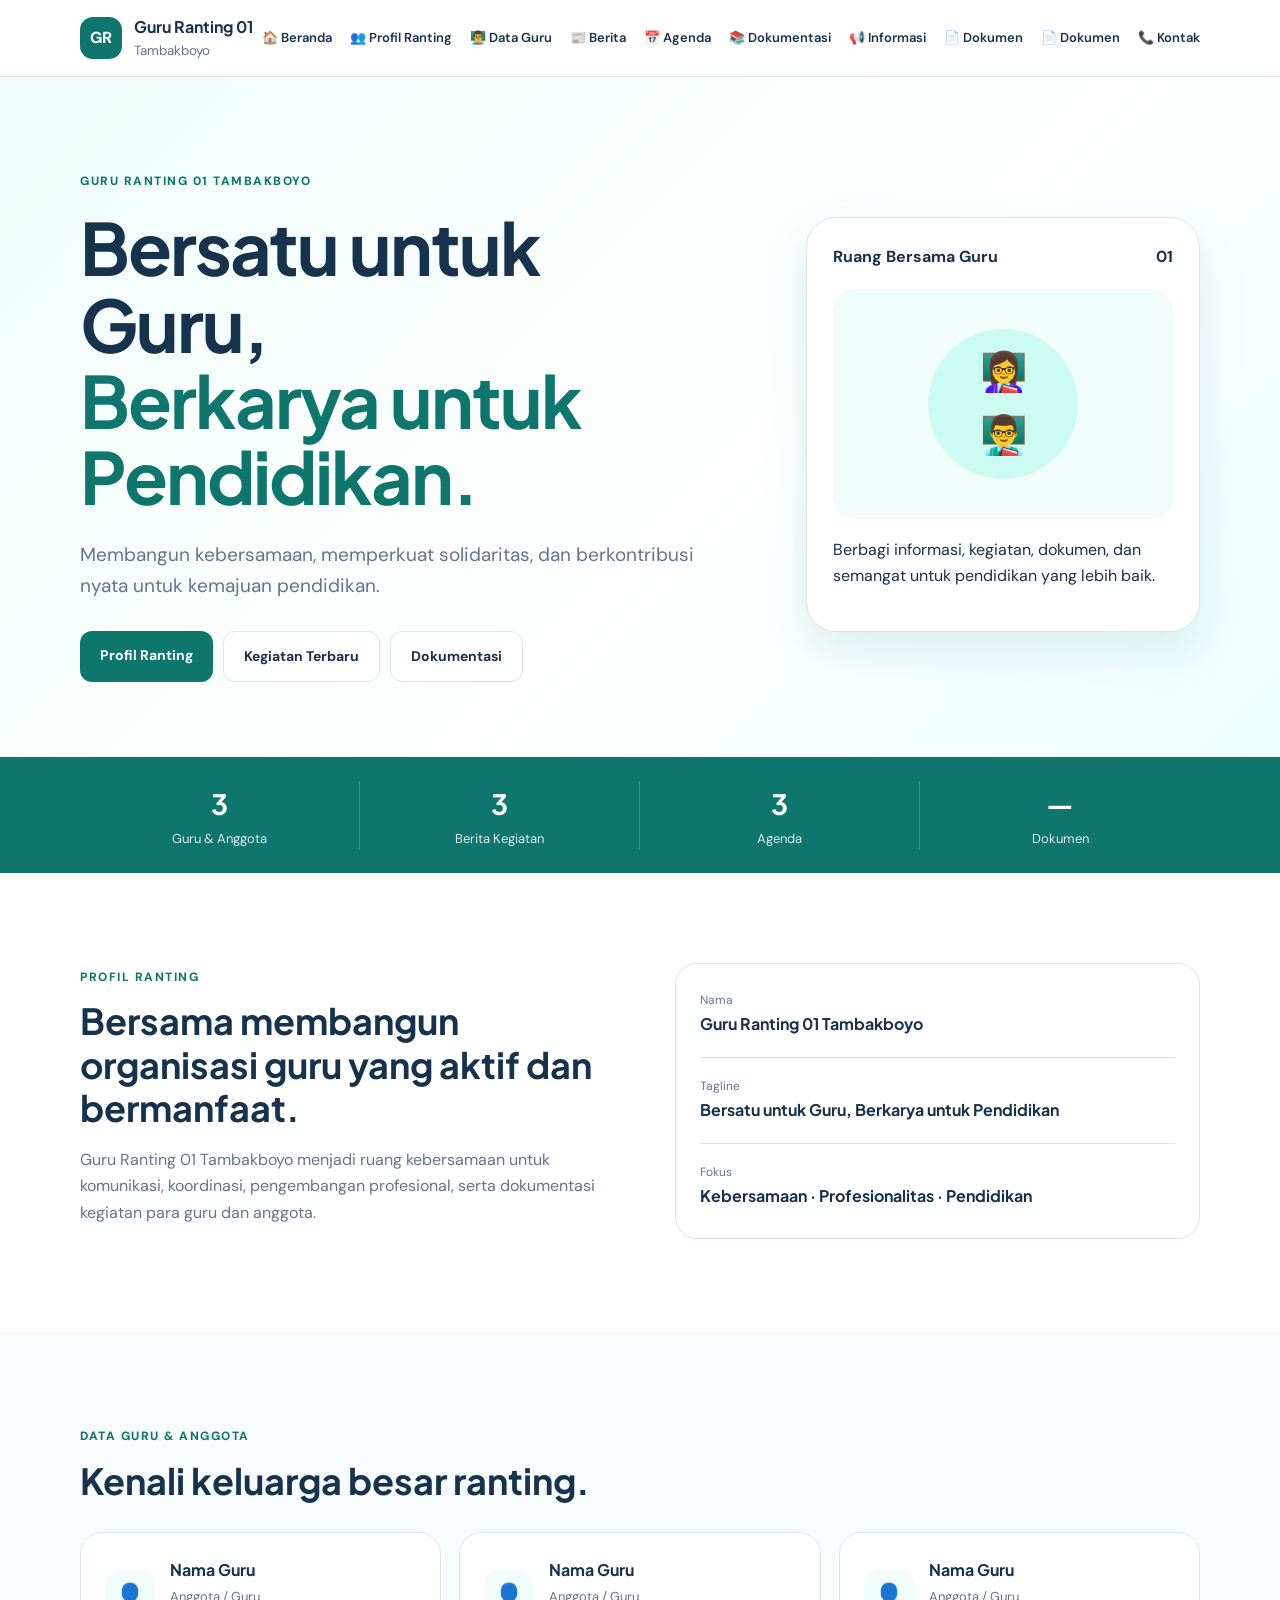
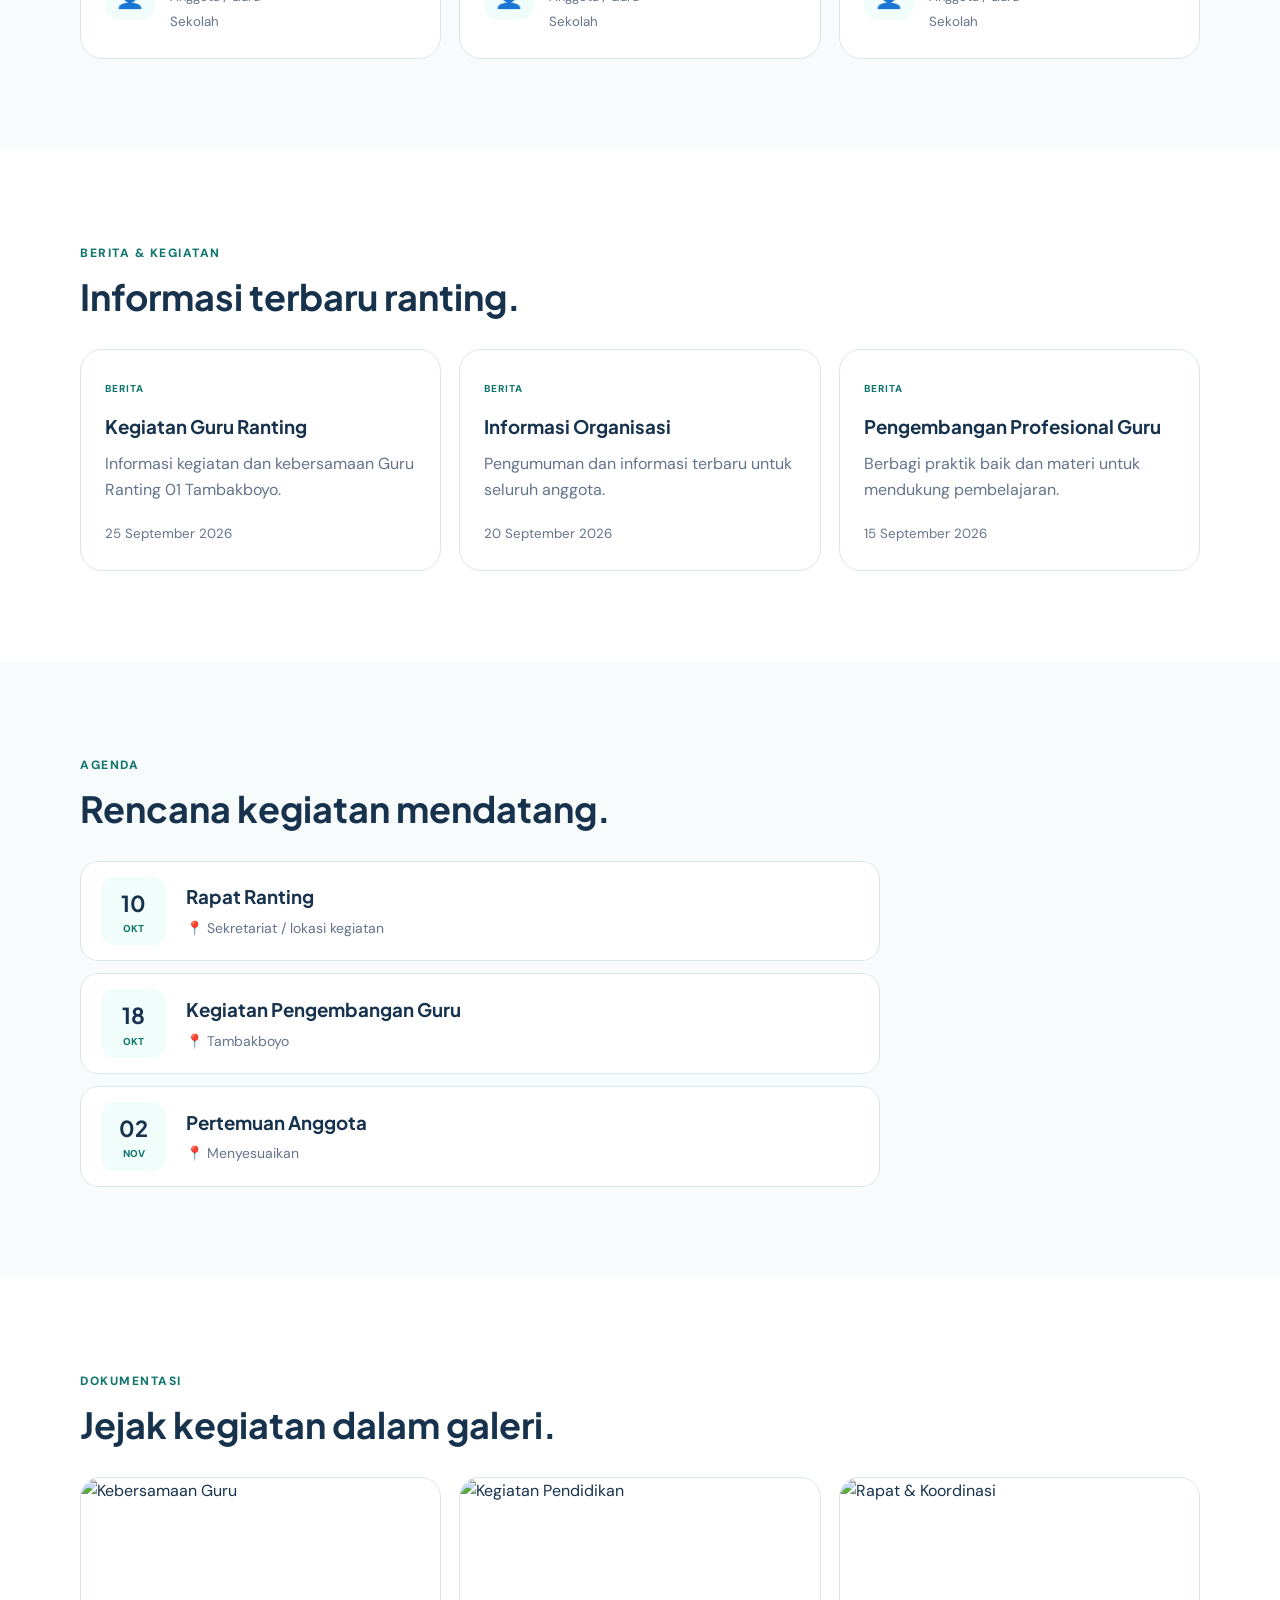
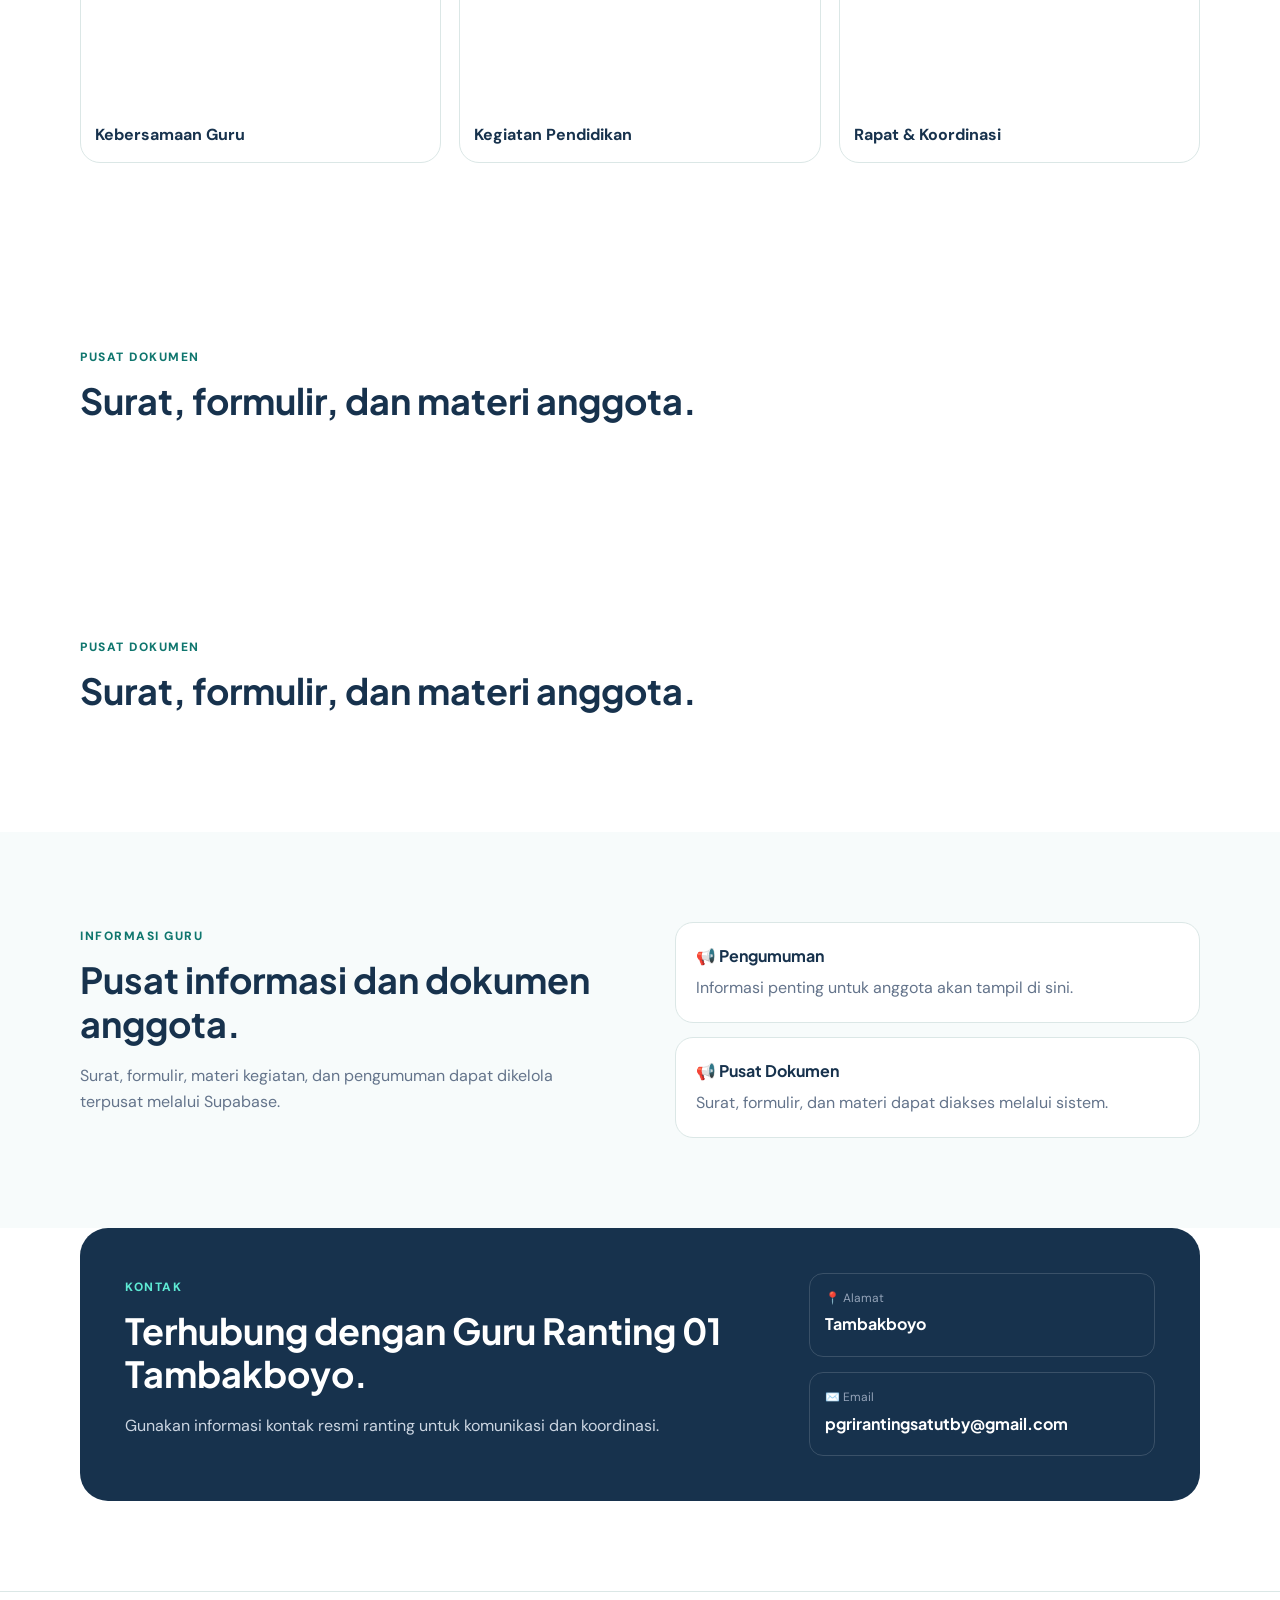
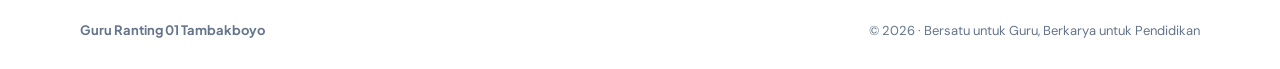
==== commit bc709560: "Add public document center" ====
--- a/index.html
+++ b/index.html
@@ -1,6 +1,6 @@
 <!doctype html>
 <html lang="id"><head><meta charset="UTF-8"><meta name="viewport" content="width=device-width,initial-scale=1"><meta name="description" content="Guru Ranting 01 Tambakboyo — Bersatu untuk Guru, Berkarya untuk Pendidikan"><title>Guru Ranting 01 Tambakboyo</title><link rel="preconnect" href="https://fonts.googleapis.com"><link rel="preconnect" href="https://fonts.gstatic.com" crossorigin><link href="https://fonts.googleapis.com/css2?family=DM+Sans:wght@400;500;600;700&family=Plus+Jakarta+Sans:wght@600;700;800&display=swap" rel="stylesheet"><link rel="stylesheet" href="styles.css"></head>
-<body><header class="site-header"><div class="container nav-wrap"><a class="brand" href="#beranda"><span class="brand-mark">GR</span><span><strong>Guru Ranting 01</strong><small>Tambakboyo</small></span></a><button class="menu-toggle">☰</button><nav id="main-nav"><a href="#beranda">🏠 Beranda</a><a href="#profil">👥 Profil Ranting</a><a href="#guru">👨‍🏫 Data Guru</a><a href="#berita">📰 Berita</a><a href="#agenda">📅 Agenda</a><a href="#dokumentasi">📚 Dokumentasi</a><a href="#informasi">📢 Informasi</a><a href="#dokumen">📄 Dokumen</a><a href="#kontak">📞 Kontak</a></nav></div></header>
+<body><header class="site-header"><div class="container nav-wrap"><a class="brand" href="#beranda"><span class="brand-mark">GR</span><span><strong>Guru Ranting 01</strong><small>Tambakboyo</small></span></a><button class="menu-toggle">☰</button><nav id="main-nav"><a href="#beranda">🏠 Beranda</a><a href="#profil">👥 Profil Ranting</a><a href="#guru">👨‍🏫 Data Guru</a><a href="#berita">📰 Berita</a><a href="#agenda">📅 Agenda</a><a href="#dokumentasi">📚 Dokumentasi</a><a href="#informasi">📢 Informasi</a><a href="#dokumen">📄 Dokumen</a><a href="#dokumen">📄 Dokumen</a><a href="#kontak">📞 Kontak</a></nav></div></header>
 <main><section id="beranda" class="hero"><div class="container hero-grid"><div><span class="eyebrow">GURU RANTING 01 TAMBAKBOYO</span><h1>Bersatu untuk Guru,<br><span>Berkarya untuk Pendidikan.</span></h1><p class="hero-copy">Membangun kebersamaan, memperkuat solidaritas, dan berkontribusi nyata untuk kemajuan pendidikan.</p><div class="actions"><a class="btn btn-primary" href="#profil">Profil Ranting</a><a class="btn btn-light" href="#berita">Kegiatan Terbaru</a><a class="btn btn-light" href="#dokumentasi">Dokumentasi</a></div></div><div class="hero-card"><div class="hero-card-top"><span>Ruang Bersama Guru</span><span>01</span></div><div class="hero-illustration"><div class="circle">👩‍🏫<br>👨‍🏫</div></div><p>Berbagi informasi, kegiatan, dokumen, dan semangat untuk pendidikan yang lebih baik.</p></div></div></section>
 <section class="stats"><div class="container stat-grid"><div><strong id="stat-guru">0</strong><span>Guru & Anggota</span></div><div><strong id="stat-berita">0</strong><span>Berita Kegiatan</span></div><div><strong id="stat-agenda">0</strong><span>Agenda</span></div><div><strong id="stat-dokumen">—</strong><span>Dokumen</span></div></div></section>
 <section id="profil" class="section"><div class="container two-col"><div><span class="eyebrow">PROFIL RANTING</span><h2>Bersama membangun organisasi guru yang aktif dan bermanfaat.</h2><p>Guru Ranting 01 Tambakboyo menjadi ruang kebersamaan untuk komunikasi, koordinasi, pengembangan profesional, serta dokumentasi kegiatan para guru dan anggota.</p></div><div class="info-panel"><div><span>Nama</span><strong>Guru Ranting 01 Tambakboyo</strong></div><div><span>Tagline</span><strong>Bersatu untuk Guru, Berkarya untuk Pendidikan</strong></div><div><span>Fokus</span><strong>Kebersamaan · Profesionalitas · Pendidikan</strong></div></div></div></section>
@@ -8,6 +8,6 @@
 <section id="berita" class="section"><div class="container"><div class="section-head"><span class="eyebrow">BERITA & KEGIATAN</span><h2>Informasi terbaru ranting.</h2></div><div id="berita-list" class="card-grid"></div></div></section>
 <section id="agenda" class="section section-soft"><div class="container"><div class="section-head"><span class="eyebrow">AGENDA</span><h2>Rencana kegiatan mendatang.</h2></div><div id="agenda-list" class="agenda-list"></div></div></section>
 <section id="dokumentasi" class="section"><div class="container"><div class="section-head"><span class="eyebrow">DOKUMENTASI</span><h2>Jejak kegiatan dalam galeri.</h2></div><div id="galeri-list" class="gallery-grid"></div></div></section>
-<section id="dokumen" class="section"><div class="container"><div class="section-head"><span class="eyebrow">PUSAT DOKUMEN</span><h2>Surat, formulir, dan materi anggota.</h2></div><div id="dokumen-list" class="card-grid"></div></div></section><section id="informasi" class="section section-soft"><div class="container two-col"><div><span class="eyebrow">INFORMASI GURU</span><h2>Pusat informasi dan dokumen anggota.</h2><p>Surat, formulir, materi kegiatan, dan pengumuman dapat dikelola terpusat melalui Supabase.</p></div><div id="info-list" class="notice-list"></div></div></section>
+<section id="dokumen" class="section"><div class="container"><div class="section-head"><span class="eyebrow">PUSAT DOKUMEN</span><h2>Surat, formulir, dan materi anggota.</h2></div><div id="dokumen-list" class="card-grid"></div></div></section><section id="dokumen" class="section"><div class="container"><div class="section-head"><span class="eyebrow">PUSAT DOKUMEN</span><h2>Surat, formulir, dan materi anggota.</h2></div><div id="dokumen-list" class="card-grid"></div></div></section><section id="informasi" class="section section-soft"><div class="container two-col"><div><span class="eyebrow">INFORMASI GURU</span><h2>Pusat informasi dan dokumen anggota.</h2><p>Surat, formulir, materi kegiatan, dan pengumuman dapat dikelola terpusat melalui Supabase.</p></div><div id="info-list" class="notice-list"></div></div></section>
 <section id="kontak" class="section contact"><div class="container contact-box"><div><span class="eyebrow">KONTAK</span><h2>Terhubung dengan Guru Ranting 01 Tambakboyo.</h2><p>Gunakan informasi kontak resmi ranting untuk komunikasi dan koordinasi.</p></div><div class="contact-items"><div><span>📍 Alamat</span><strong>Tambakboyo</strong></div><div><span>✉️ Email</span><strong>pgrirantingsatutby@gmail.com</strong></div></div></div></section></main>
 <footer><div class="container footer-wrap"><strong>Guru Ranting 01 Tambakboyo</strong><span>© <span id="year"></span> · Bersatu untuk Guru, Berkarya untuk Pendidikan</span></div></footer><script src="https://cdn.jsdelivr.net/npm/@supabase/supabase-js@2"></script><script src="config.js"></script><script src="app.js"></script></body></html>
